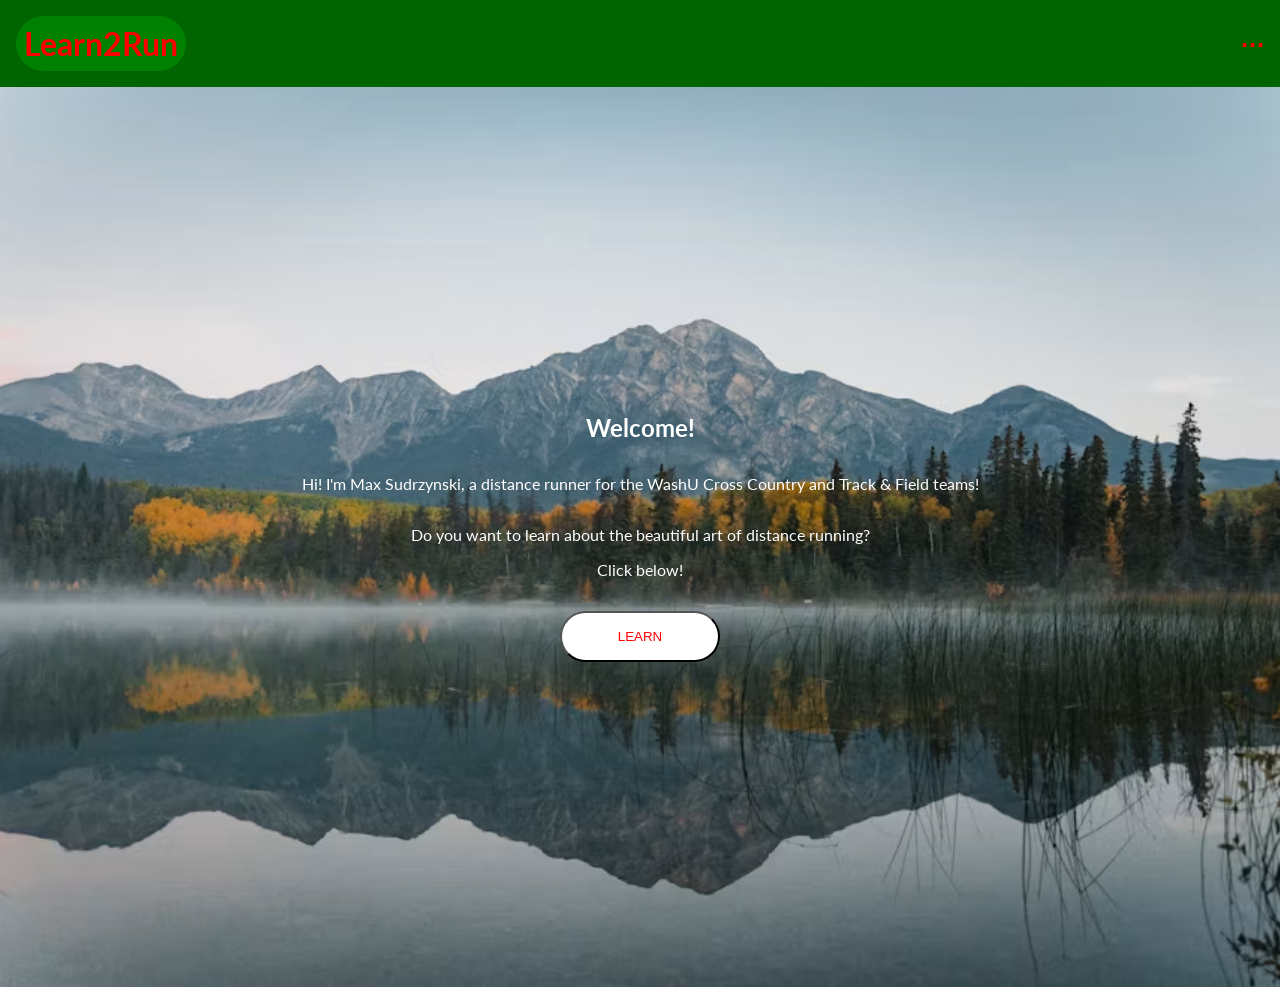
==== index.html @ 2971de51 "First website commit" ====
<!DOCTYPE html>
<html lang="en">
<head>
    <meta charset="UTF-8">
    <meta name="viewport" content="width=device-width, initial-scale=1.0">
    <title>Learn2Run</title>
    <link rel="stylesheet" href="styles.css">
    <link rel="preconnect" href="https://fonts.googleapis.com">
    <link rel="preconnect" href="https://fonts.gstatic.com" crossorigin>
    <link href="https://fonts.googleapis.com/css2?family=Lato:ital,wght@0,100;0,300;0,400;0,700;0,900;1,100;1,300;1,400;1,700;1,900&family=Noto+Sans+Indic+Siyaq+Numbers&display=swap" rel="stylesheet">
    <script src="script.js" defer></script>
</head>
<body>
    <header>
        <h1 class = "logo">Learn2Run</h1> 
        <h2>⋯</h2>
    </header>
    <div class="hero">
        <h2>Welcome!</h2>
        
        <p class="subheader">Hi! I'm Max Sudrzynski, a distance runner for the WashU Cross Country and Track & Field teams!</p>
        
        <div class="cta-section">
            <p>Do you want to learn about the beautiful art of distance running?</p>
            <p>Click below!</p>
            <button class="cta" type="button">Learn</button>
        </div>
    </div>
    <main id="more-content" hidden>
        <section class="info-section">
            <h2 class="question">What is distance running?</h2>
            <p class="answer">Lorem ipsum dolor sit amet, consectetur adipiscing elit. Sed do eiusmod tempor incididunt ut labore et dolore magna aliqua. Ut enim ad minim veniam, quis nostrud exercitation ullamco laboris.</p>
        </section>

        <section class="info-section">
            <h2 class="question">Why should I run?</h2>
            <p class="answer">Duis aute irure dolor in reprehenderit in voluptate velit esse cillum dolore eu fugiat nulla pariatur. Excepteur sint occaecat cupidatat non proident, sunt in culpa qui officia deserunt mollit anim id est laborum.</p>
        </section>

        <section class="info-section">
            <h2 class="question">Section Three</h2>
            <p class="answer">Curabitur pretium tincidunt lacus. Nulla gravida orci a odio. Nullam varius, turpis et commodo pharetra, est eros bibendum elit, nec luctus magna felis sollicitudin mauris.</p>
        </section>
    </main>
    <!-- <footer>Hello</footer> -->
    
</body>
</html>
---- styles.css ----
* {
    box-sizing: border-box;
    margin: 0;
    padding: 0;
}

body {
    display: flex;
    flex-direction: column;
}

.logo {
    color: red;
    border-radius: 999px;
    background-color: green;
    padding: 0.5rem;
    
}

header {
    display: flex;
    font-family: "Lato", sans-serif;
    padding: 1rem;
    justify-content: space-between;
    align-items: center;
    background-color: darkgreen;
    color: red;
}

.hero {
    padding-top: 1rem;
    flex-grow: 1;
    display: flex;
    flex-direction: column;
    justify-content: center;
    align-items: center;
    gap: 2rem;
    background: url(lake.jpg) center/cover;
    text-align: center;
    color:white;
    font-family: "Lato", sans-serif;
    height: 100vh;
}



.cta {
    border-radius: 999px;
    padding: 1rem;
    margin: 1rem;
    background-color: white;
    text-decoration: none;
    color: red;
    text-transform: uppercase;
    width: 10rem;
    cursor: pointer;
}

.cta-section {
    display:flex;
    flex-direction: column;
    gap: 1rem;
    align-items: center;
}

.question {
    color: red;
    font-family: "Lato", sans-serif;
    padding: 1rem;
    height: 75px;
    max-height: 75px;
    font-size: clamp(1.0rem, 3.5vw, 1.5rem);
}

.answer {
    padding: 1rem;
    font-family: "Lato", sans-serif;
    background-color:red;
    
}

#more-content {
    background-color: darkgreen;
    display: flex;
    
}

#more-content[hidden] {
    display: none;
}
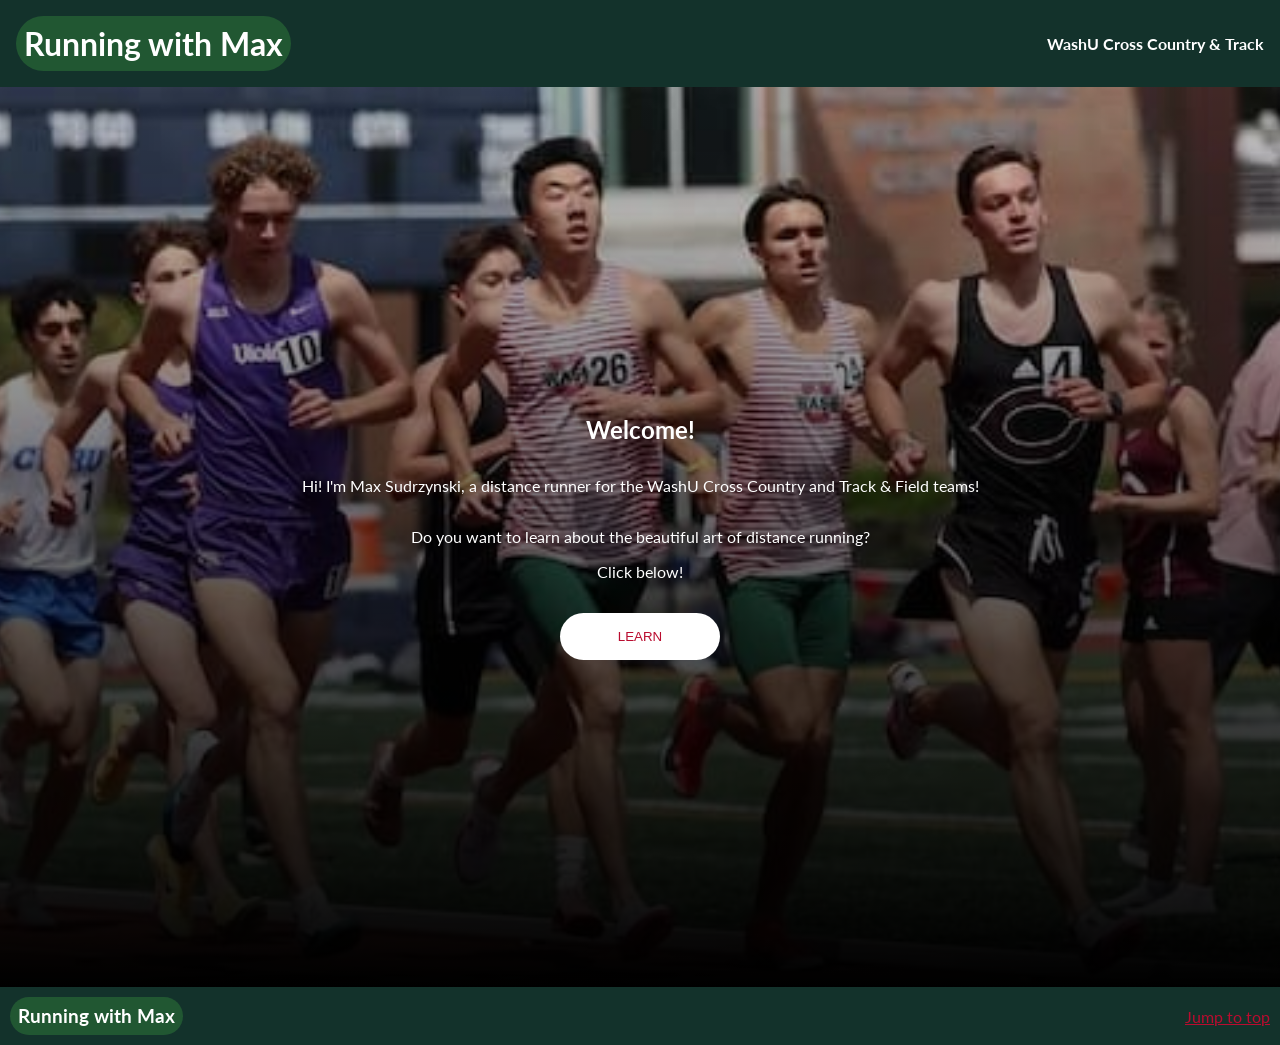
==== commit 8682670c: "Updated." ====
--- a/index.html
+++ b/index.html
@@ -3,7 +3,7 @@
 <head>
     <meta charset="UTF-8">
     <meta name="viewport" content="width=device-width, initial-scale=1.0">
-    <title>Learn2Run</title>
+    <title>Running with Max</title>
     <link rel="stylesheet" href="styles.css">
     <link rel="preconnect" href="https://fonts.googleapis.com">
     <link rel="preconnect" href="https://fonts.gstatic.com" crossorigin>
@@ -11,9 +11,9 @@
     <script src="script.js" defer></script>
 </head>
 <body>
-    <header>
-        <h1 class = "logo">Learn2Run</h1> 
-        <h2>⋯</h2>
+    <header id="top">
+        <h1 class="logo">Running with Max</h1>
+        <p class="header-tagline">WashU Cross Country & Track</p>
     </header>
     <div class="hero">
         <h2>Welcome!</h2>
@@ -26,23 +26,113 @@
             <button class="cta" type="button">Learn</button>
         </div>
     </div>
-    <main id="more-content" hidden>
-        <section class="info-section">
-            <h2 class="question">What is distance running?</h2>
-            <p class="answer">Lorem ipsum dolor sit amet, consectetur adipiscing elit. Sed do eiusmod tempor incididunt ut labore et dolore magna aliqua. Ut enim ad minim veniam, quis nostrud exercitation ullamco laboris.</p>
+    <main hidden>
+        <div id="more-content">
+            <section class="info-section">
+                <h2 class="question">What is distance running?</h2>
+                <p class="answer">Distance running is the side of the sport built on endurance rather than pure speed. Sprinters like Usain bolt race for a few seconds, while distance runners like me compete in events that can last anywhere from a few minutes to several hours. <button class="learnMoreButton" id="learnMore1">Learn more.</button></a></p>
+            </section>
+
+            <section class="info-section">
+                <h2 class="question">Why should you run?</h2>
+                <p class="answer">It's healthy for you! Running is one of the simplest ways to take care of both your body and your mind. All you need is a pair of shoes and a little bit fo time, and you can start right outside your front door. Running strengthens your heart and lungs, builds endurance, and gives you more energy for everything else in your day. <button class="learnMoreButton" id="learnMore2">Learn more.</button></a></p>
+            </section>
+
+            <section class="info-section">
+                <h2 class="question">What do I love about running?</h2>
+                <p class="answer">Running is an escape from school and life stress. I always look forward to 6:30 AM morning practices and being able to run some miles with my teammates. No matter how many exams or assignments are piling up, those early runs give me time to clear my head and focus on nothing but the path in front of me. <button class="learnMoreButton" id="learnMore3">Learn more.</button></a></p>
+                
+            </section>
+            
+        </div>
+        <section id="learnMoreSection" hidden> 
+            <p class="more-info"></p>
+            <img src="#" alt="..." class="sideImage"> 
         </section>
-
-        <section class="info-section">
-            <h2 class="question">Why should I run?</h2>
-            <p class="answer">Duis aute irure dolor in reprehenderit in voluptate velit esse cillum dolore eu fugiat nulla pariatur. Excepteur sint occaecat cupidatat non proident, sunt in culpa qui officia deserunt mollit anim id est laborum.</p>
+        <section id="races" class="content-section" hidden>
+            <h2>Common race distances</h2>
+            <p>Distance runners compete on the track, on cross country courses, and on the roads. These are some of the most popular events:</p>
+            <table>
+                <caption>Popular distance running events</caption>
+                <thead>
+                    <tr>
+                        <th scope="col">Event</th>
+                        <th scope="col">Distance</th>
+                        <th scope="col">Where it's raced</th>
+                    </tr>
+                </thead>
+                <tbody>
+                    <tr>
+                        <td>Mile</td>
+                        <td>1,609 meters</td>
+                        <td>Track</td>
+                    </tr>
+                    <tr>
+                        <td>Steeplechase</td>
+                        <td>3,000 meters with barriers and a water pit</td>
+                        <td>Outdoor track</td>
+                    </tr>
+                    <tr>
+                        <td>5K</td>
+                        <td>5,000 meters (3.1 miles)</td>
+                        <td>Track and road</td>
+                    </tr>
+                    <tr>
+                        <td>10K</td>
+                        <td>10,000 meters (6.2 miles)</td>
+                        <td>Track and road</td>
+                    </tr>
+                    <tr>
+                        <td>Cross country</td>
+                        <td>Usually 8K for college men and 6K for college women</td>
+                        <td>Grass and dirt courses</td>
+                    </tr>
+                    <tr>
+                        <td>Marathon</td>
+                        <td>42.2 kilometers (26.2 miles)</td>
+                        <td>Road</td>
+                    </tr>
+                </tbody>
+            </table>
         </section>
-
-        <section class="info-section">
-            <h2 class="question">Section Three</h2>
-            <p class="answer">Curabitur pretium tincidunt lacus. Nulla gravida orci a odio. Nullam varius, turpis et commodo pharetra, est eros bibendum elit, nec luctus magna felis sollicitudin mauris.</p>
+        <section id="resources" class="content-section">
+            <h2>Where to learn (even) more</h2>
+            <p>Want to keep going? These are some of my favorite places to follow the sport and learn about training.</p>
+            <ul class="resource-list">
+                <li><a href="https://washubears.com" target="_blank" class="list-link">WashU Athletics</a>: schedules, rosters, and results for our cross country and track teams.</li>
+                <li><a href="https://www.usatf.org" target="_blank" class="list-link">USA Track & Field</a>: the national governing body for track, cross country, and road running in the US.</li>
+                <li><a href="https://www.instagram.com/washu_xctf/?hl=en" target="_blank" class="list-link">WashU XC TF Instagram Page</a>: be up to date with our events and accomplishments!</li>
+                <li><a href="https://www.strava.com" target="_blank" class="list-link">Strava</a>: an app for logging your runs and following friends and teammates.</li>
+            </ul>
+        </section>
+        <section id="contact" class="content-section">
+            <h2>Run with me</h2>
+            <p>Have a question about running, or want to join me for some miles? Send me a message.</p>
+            <form class="contact-form">
+                <label for="name">Name</label>
+                <input type="text" id="name" name="name" autocomplete="name" required>
+ 
+                <label for="email">Email</label>
+                <input type="email" id="email" name="email" autocomplete="email" required>
+ 
+                <label for="experience">Running experience</label>
+                <select id="experience" name="experience">
+                    <option value="new">I'm brand new</option>
+                    <option value="sometimes">I run sometimes</option>
+                    <option value="regular">I run regularly</option>
+                    <option value="racer">I race competitively</option>
+                </select>
+ 
+                <label for="message">Message</label>
+                <textarea id="message" name="message" rows="5"></textarea>
+ 
+                <button type="submit" class="submit-button">Send message</button>
+            </form>
         </section>
     </main>
-    <!-- <footer>Hello</footer> -->
-    
+    <footer>
+        <h3 class="logo">Running with Max</h3>
+        <a href="#top" class="list-link">Jump to top</a>
+    </footer>
 </body>
 </html>
--- a/styles.css
+++ b/styles.css
@@ -10,9 +10,9 @@
 }
 
 .logo {
-    color: red;
+    color: #ffffff;
     border-radius: 999px;
-    background-color: green;
+    background-color: #215732;
     padding: 0.5rem;
     
 }
@@ -23,8 +23,8 @@
     padding: 1rem;
     justify-content: space-between;
     align-items: center;
-    background-color: darkgreen;
-    color: red;
+    background-color: #13322B;
+    color: #BA0C2F;
 }
 
 .hero {
@@ -35,9 +35,9 @@
     justify-content: center;
     align-items: center;
     gap: 2rem;
-    background: url(lake.jpg) center/cover;
+    background: linear-gradient(to top, rgba(0,0,0), rgba(0, 0, 0, 0.152)), url(maxTrack.jpg) center/cover;
     text-align: center;
-    color:white;
+    color:#ffffff;
     font-family: "Lato", sans-serif;
     height: 100vh;
 }
@@ -48,12 +48,22 @@
     border-radius: 999px;
     padding: 1rem;
     margin: 1rem;
-    background-color: white;
-    text-decoration: none;
-    color: red;
+    background-color: #ffffff;
+    color: #BA0C2F;
     text-transform: uppercase;
     width: 10rem;
     cursor: pointer;
+    border: none;
+}
+
+.cta:hover {
+    background-color: #BA0C2F;
+    color:#ffffff;
+}
+
+.cta:active {
+    color: #BA0C2F;
+    background-color: #13322B;
 }
 
 .cta-section {
@@ -64,29 +74,187 @@
 }
 
 .question {
-    color: red;
-    font-family: "Lato", sans-serif;
-    padding: 1rem;
+    color: #BA0C2F;
+    background-color: #13322B;
+    font-family: "Lato", sans-serif;
+    padding: 1rem;
+    padding-bottom: 5rem;
     height: 75px;
     max-height: 75px;
-    font-size: clamp(1.0rem, 3.5vw, 1.5rem);
-}
-
+}
+.info-section {
+    display:flex;
+    flex-direction: column;
+    width: 33.333333%;
+}
 .answer {
     padding: 1rem;
     font-family: "Lato", sans-serif;
-    background-color:red;
-    
+    background-color:#BA0C2F;
+    overflow-wrap: anywhere;
+    color: #ffffff;
 }
 
 #more-content {
-    background-color: darkgreen;
-    display: flex;
-    
+    background-color: #BA0C2F;
+    display: flex;
 }
 
 #more-content[hidden] {
     display: none;
 }
 
-
+footer {
+    display: flex;
+    align-items: center;
+    justify-content: space-between;
+    padding: 10px;
+    background-color: #13322B;
+    font-family: "Lato", sans-serif;
+}
+
+#learnMoreSection {
+    display:flex;
+    align-items: center;
+}
+
+#learnMoreSection[hidden] {
+    display:none;
+}
+
+.more-info {
+    font-family: "Lato", sans-serif;
+    padding: 1rem;
+}
+
+.learnMoreButton {
+    background: transparent;
+    border: none;
+    cursor: pointer;
+    color:#ffffff;
+    text-decoration: underline;
+    font-family:"Lato",sans-serif;
+    font-size: 12pt;
+}
+
+.sideImage {
+    height: 50%;
+    width: 50%;
+    margin: 0.5rem;
+    border: solid;
+    border-width: 10px;
+    border-color:#BA0C2F;
+}
+
+.header-tagline {
+    font-weight: 700;
+    color: #ffffff;
+}
+
+
+.content-section {
+    font-family: "Lato", sans-serif;
+    background: #13322B;
+    color: #ffffff;
+}
+
+table {
+    width: 100%;
+    max-width: 48rem;
+    border-collapse: collapse;
+    background-color: var(--white);
+}
+
+.content-section p {
+    padding: 1rem;
+}
+
+.content-section h2 {
+    padding: 1rem;
+}
+
+.content-section caption {
+    padding: 1rem;
+    font-weight: 700;
+    text-align: left;
+}
+
+.content-section th, td {
+    border: solid, #BA0C2F;
+    padding: 0.75rem 1rem;
+    text-align: left;
+    vertical-align: top;
+}
+
+ul {
+    padding-left: 3rem;
+}
+
+li {
+    padding-bottom: 1rem;
+}
+
+.list-link {
+    color: #BA0C2F;
+}
+
+
+.contact-form {
+    padding-left: 1rem;
+    display: flex;
+    flex-direction: column;
+    
+    gap: 0.4rem;
+    max-width: 32rem;
+}
+
+.contact-form label {
+    margin-top: 0.75rem;
+    font-weight: 700;
+}
+
+.contact-form input, .contact-form select, .contact-form textarea {
+    width: 100%;
+    padding: 1rem;
+    font: inherit;
+    color: #000000;
+    background-color: #ffffff;
+    border-radius: 6px;
+    border: none;
+}
+
+.submit-button {
+    background-color: #ffffff;
+    color: #BA0C2F;
+    height:3rem;
+    border: none;
+}
+
+.submit-button:hover {
+    background-color: #BA0C2F;
+    color: #ffffff;
+}
+
+.submit-button:active {
+    color: #BA0C2F;
+    background-color: #13322B;
+}
+
+
+
+@media (max-width: 700px) {
+    #more-content,
+    #learnMoreSection {
+        flex-direction: column;
+    }
+
+    .info-section {
+        width: 100%;
+    }
+
+    .sideImage {
+        width: 100%;
+        height: auto;
+        margin: 0;
+    }
+}
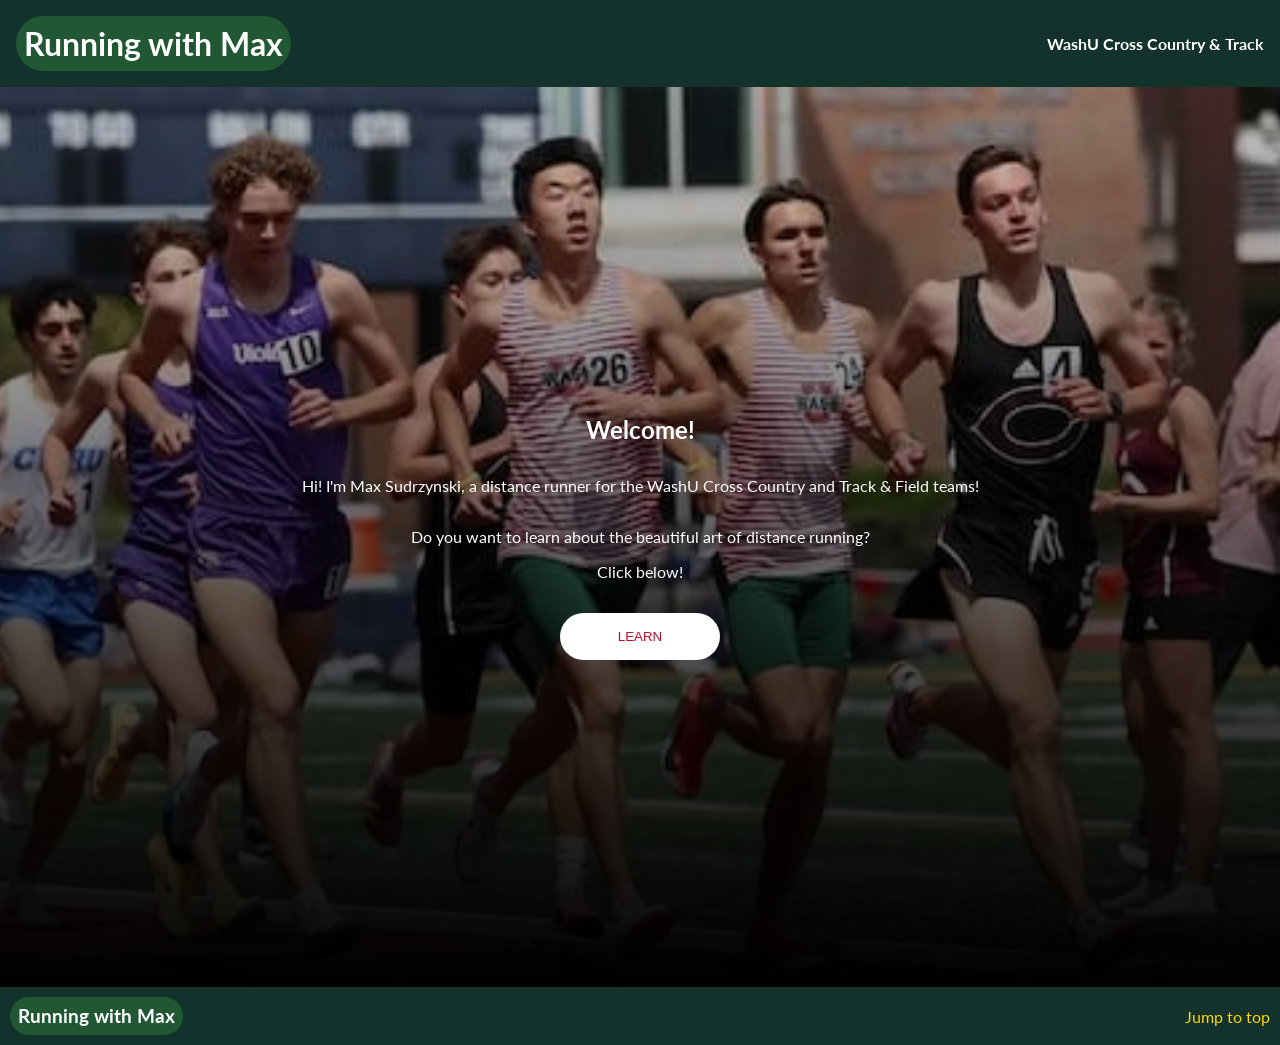
==== commit 5769b4fc: "Done." ====
--- a/index.html
+++ b/index.html
@@ -30,24 +30,24 @@
         <div id="more-content">
             <section class="info-section">
                 <h2 class="question">What is distance running?</h2>
-                <p class="answer">Distance running is the side of the sport built on endurance rather than pure speed. Sprinters like Usain bolt race for a few seconds, while distance runners like me compete in events that can last anywhere from a few minutes to several hours. <button class="learnMoreButton" id="learnMore1">Learn more.</button></a></p>
+                <p class="answer">Distance running is the side of the sport built on endurance rather than pure speed. Sprinters like Usain Bolt race for a few seconds, while distance runners like me compete in events that can last anywhere from a few minutes to several hours. <button class="learnMoreButton" id="learnMore1">Learn more.</button></p>
             </section>
 
             <section class="info-section">
                 <h2 class="question">Why should you run?</h2>
-                <p class="answer">It's healthy for you! Running is one of the simplest ways to take care of both your body and your mind. All you need is a pair of shoes and a little bit fo time, and you can start right outside your front door. Running strengthens your heart and lungs, builds endurance, and gives you more energy for everything else in your day. <button class="learnMoreButton" id="learnMore2">Learn more.</button></a></p>
+                <p class="answer">It's healthy for you! Running is one of the simplest ways to take care of both your body and your mind. All you need is a pair of shoes and a little bit of time, and you can start right outside your front door. Running strengthens your heart and lungs, builds endurance, and gives you more energy for everything else in your day. <button class="learnMoreButton" id="learnMore2">Learn more.</button></p>
             </section>
 
             <section class="info-section">
                 <h2 class="question">What do I love about running?</h2>
-                <p class="answer">Running is an escape from school and life stress. I always look forward to 6:30 AM morning practices and being able to run some miles with my teammates. No matter how many exams or assignments are piling up, those early runs give me time to clear my head and focus on nothing but the path in front of me. <button class="learnMoreButton" id="learnMore3">Learn more.</button></a></p>
+                <p class="answer">Running is an escape from school and life stress. I always look forward to 6:30 AM morning practices and being able to run some miles with my teammates. No matter how many exams or assignments are piling up, those early runs give me time to clear my head and focus on nothing but the path in front of me. <button class="learnMoreButton" id="learnMore3">Learn more.</button></p>
                 
             </section>
             
         </div>
         <section id="learnMoreSection" hidden> 
             <p class="more-info"></p>
-            <img src="#" alt="..." class="sideImage"> 
+            <img src="track.jpg" alt="An outdoor running track with white lane lines" class="sideImage">        
         </section>
         <section id="races" class="content-section" hidden>
             <h2>Common race distances</h2>
--- a/styles.css
+++ b/styles.css
@@ -74,7 +74,7 @@
 }
 
 .question {
-    color: #BA0C2F;
+    color: #ffffff;
     background-color: #13322B;
     font-family: "Lato", sans-serif;
     padding: 1rem;
@@ -131,7 +131,7 @@
     background: transparent;
     border: none;
     cursor: pointer;
-    color:#ffffff;
+    color:gold;
     text-decoration: underline;
     font-family:"Lato",sans-serif;
     font-size: 12pt;
@@ -180,7 +180,7 @@
 }
 
 .content-section th, td {
-    border: solid, #BA0C2F;
+    border: 1px solid #BA0C2F;
     padding: 0.75rem 1rem;
     text-align: left;
     vertical-align: top;
@@ -195,12 +195,12 @@
 }
 
 .list-link {
-    color: #BA0C2F;
+    color: gold;
 }
 
 
 .contact-form {
-    padding-left: 1rem;
+    padding: 0 1rem;
     display: flex;
     flex-direction: column;
     
@@ -240,6 +240,10 @@
     background-color: #13322B;
 }
 
+footer a.list-link {
+    text-decoration: none;
+}
+
 
 
 @media (max-width: 700px) {
@@ -257,4 +261,10 @@
         height: auto;
         margin: 0;
     }
+
+    header {
+        flex-direction: column;
+        gap: 0.5rem;
+        text-align: center;
+    }
 }
